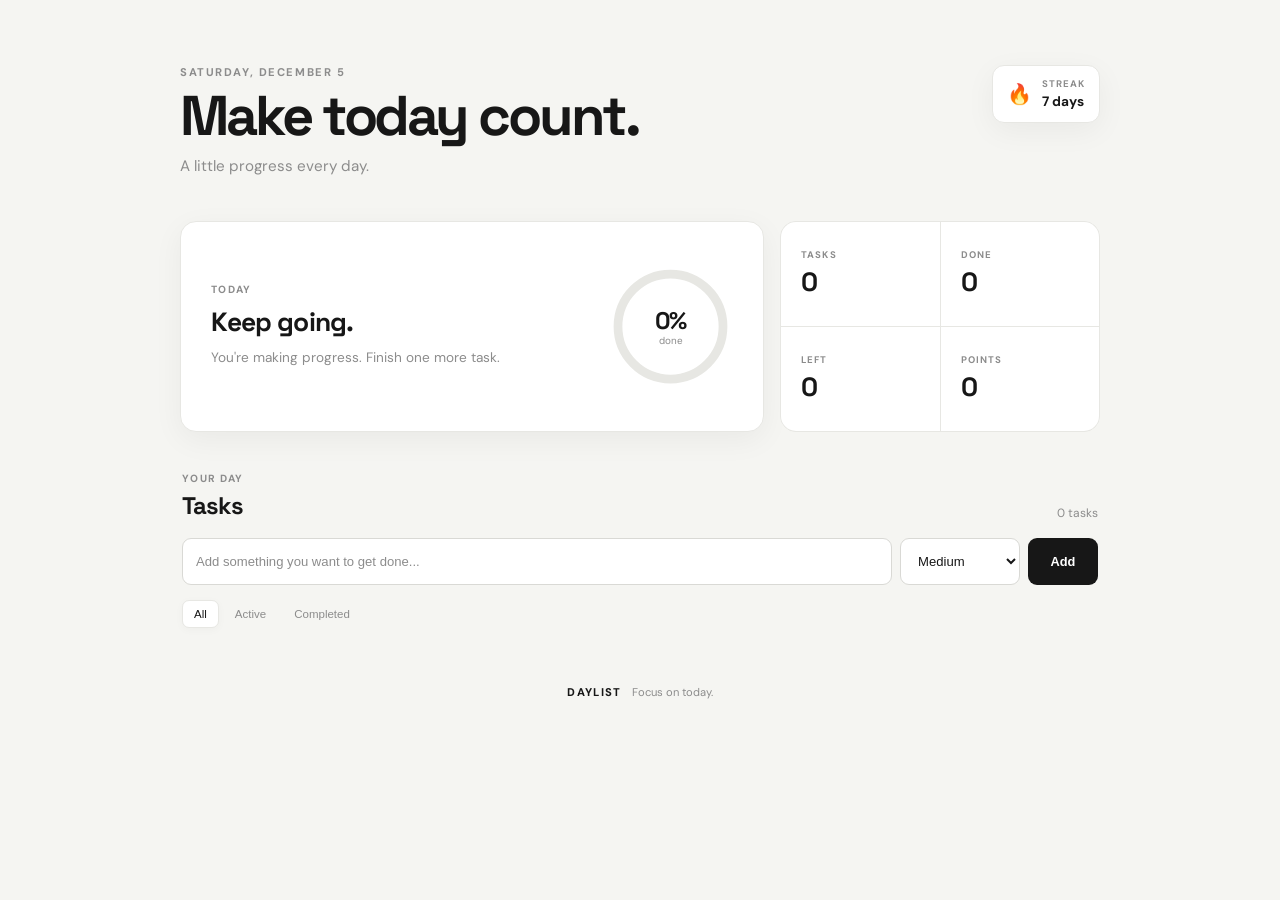
==== public/index.html @ 476dd1d9 "Created frontend and backend files with full frontend finished" ====
<!doctype html>

<html lang="en">
  <head>
    <meta charset="UTF-8" />
    <meta name="viewport" content="width=device-width, initial-scale=1.0" />

    <title>Daylist — Task Tracker</title>

    <link rel="preconnect" href="https://fonts.googleapis.com" />
    <link rel="preconnect" href="https://fonts.gstatic.com" crossorigin />
    <link
      href="https://fonts.googleapis.com/css2?family=DM+Sans:wght@400;500;600;700&family=Space+Grotesk:wght@500;600;700&display=swap"
      rel="stylesheet"
    />

    <link rel="stylesheet" href="style.css" />
  </head>

  <body>
    <main class="app">
      <!-- HEADER -->

      <header class="header">
        <div>
          <p class="date" id="currentDate">MONDAY, AUGUST 10</p>

          <h1>Make today count.</h1>

          <p class="subtitle">A little progress every day.</p>
        </div>

        <div class="streak">
          <span>🔥</span>
          <div>
            <small>STREAK</small>
            <strong id="streak">7 days</strong>
          </div>
        </div>
      </header>

      <!-- PROGRESS -->

      <section class="top-grid">
        <div class="progress-card">
          <div class="progress-info">
            <p class="label">TODAY</p>

            <h2 id="progressTitle">Keep going.</h2>

            <p id="progressMessage">
              You're making progress. Finish one more task.
            </p>
          </div>

          <div class="progress-circle">
            <svg viewBox="0 0 100 100">
              <circle class="progress-background" cx="50" cy="50" r="42" />

              <circle
                class="progress-bar"
                id="progressBar"
                cx="50"
                cy="50"
                r="42"
              />
            </svg>

            <div class="progress-number">
              <strong id="progressPercent">0%</strong>
              <span>done</span>
            </div>
          </div>
        </div>

        <!-- STATS -->

        <div class="stats">
          <div class="stat">
            <span class="stat-label">TASKS</span>
            <strong id="totalTasks">0</strong>
          </div>

          <div class="stat">
            <span class="stat-label">DONE</span>
            <strong id="completedTasks">0</strong>
          </div>

          <div class="stat">
            <span class="stat-label">LEFT</span>
            <strong id="remainingTasks">0</strong>
          </div>

          <div class="stat">
            <span class="stat-label">POINTS</span>
            <strong id="points">0</strong>
          </div>
        </div>
      </section>

      <!-- TASKS -->

      <section class="tasks-section">
        <div class="section-header">
          <div>
            <p class="label">YOUR DAY</p>

            <h2>Tasks</h2>
          </div>

          <span id="taskCount"> 0 tasks </span>
        </div>

        <!-- ADD TASK -->

        <form class="add-task" id="taskForm">
          <input
            id="taskInput"
            type="text"
            placeholder="Add something you want to get done..."
            autocomplete="off"
          />

          <select id="priorityInput">
            <option value="low">Low</option>

            <option value="medium" selected>Medium</option>

            <option value="high">High</option>
          </select>

          <button type="submit">Add</button>
        </form>

        <!-- FILTER -->

        <nav class="filters">
          <button class="filter active" data-filter="all">All</button>

          <button class="filter" data-filter="active">Active</button>

          <button class="filter" data-filter="completed">Completed</button>
        </nav>

        <!-- TASK LIST -->

        <div class="task-list" id="taskList"></div>

        <!-- EMPTY -->

        <div class="empty" id="emptyState">
          <div class="empty-check">✓</div>

          <h3>Nothing left here.</h3>

          <p>Add a task above and get started.</p>
        </div>
      </section>

      <footer>
        <span>DAYLIST</span>
        <p>Focus on today.</p>
      </footer>
    </main>

    <script src="script.js"></script>
  </body>
</html>
---- public/style.css ----
* {
  margin: 0;
  padding: 0;
  box-sizing: border-box;
  }

:root {
--paper: #f5f5f2;
--white: #ffffff;

--black: #171717;
--gray-900: #252525;
--gray-700: #5d5d5d;
--gray-500: #8c8c8c;
--gray-300: #d9d9d5;
--gray-200: #e7e7e3;

--green: #3d6b5a;
--green-light: #e5eee9;

--red: #b85c5c;
--red-light: #f6e8e8;

--yellow: #a37b2c;
--yellow-light: #f5eedc;

--shadow: 0 8px 30px rgba(0, 0, 0, 0.05);
}

html {
scroll-behavior: smooth;
}

body {
min-height: 100vh;

background: var(--paper);
color: var(--black);

font-family:
"DM Sans",
-apple-system,
BlinkMacSystemFont,
"Segoe UI",
sans-serif;

-webkit-font-smoothing: antialiased;
}

/* ========================================
APP
======================================== */

.app {
width: min(920px, calc(100% - 40px));

margin: 0 auto;

padding: 65px 0 40px;
}

/* ========================================
HEADER
======================================== */

.header {
display: flex;
align-items: flex-start;
justify-content: space-between;

gap: 30px;

margin-bottom: 45px;
}

.date {
color: var(--gray-500);

font-size: 0.7rem;
font-weight: 700;

letter-spacing: 0.14em;
}

.header h1 {
margin-top: 8px;

font-family:
"Space Grotesk",
sans-serif;

font-size: clamp(2.3rem, 5vw, 3.5rem);

line-height: 1.05;

letter-spacing: -0.055em;
}

.subtitle {
margin-top: 10px;

color: var(--gray-500);

font-size: 0.95rem;
}

/* ========================================
STREAK
======================================== */

.streak {
display: flex;
align-items: center;

gap: 10px;

padding: 11px 14px;

background: var(--white);

border: 1px solid var(--gray-200);

border-radius: 12px;

box-shadow: var(--shadow);
}

.streak > span {
font-size: 1.25rem;
}

.streak small {
display: block;

color: var(--gray-500);

font-size: 0.6rem;
font-weight: 700;

letter-spacing: 0.1em;
}

.streak strong {
font-size: 0.85rem;
}

/* ========================================
TOP GRID
======================================== */

.top-grid {
display: grid;

grid-template-columns: 1fr 320px;

gap: 16px;

margin-bottom: 40px;
}

/* ========================================
PROGRESS CARD
======================================== */

.progress-card {
min-height: 210px;

display: flex;
align-items: center;
justify-content: space-between;

padding: 30px;

background: var(--white);

border: 1px solid var(--gray-200);

border-radius: 16px;

box-shadow: var(--shadow);
}

.label {
color: var(--gray-500);

font-size: 0.65rem;
font-weight: 700;

letter-spacing: 0.13em;
}

.progress-info h2 {
margin-top: 9px;

font-family:
"Space Grotesk",
sans-serif;

font-size: 1.65rem;

letter-spacing: -0.035em;
}

.progress-info > p:last-child {
max-width: 350px;

margin-top: 8px;

color: var(--gray-500);

font-size: 0.85rem;

line-height: 1.6;
}

/* ========================================
PROGRESS CIRCLE
======================================== */

.progress-circle {
position: relative;

width: 125px;
height: 125px;

flex-shrink: 0;
}

.progress-circle svg {
width: 100%;
height: 100%;

transform: rotate(-90deg);
}

.progress-circle circle {
fill: none;

stroke-width: 7;
}

.progress-background {
stroke: var(--gray-200);
}

.progress-bar {
stroke: var(--green);

stroke-linecap: round;

stroke-dasharray: 264;

stroke-dashoffset: 264;

transition:
stroke-dashoffset 0.5s ease;
}

.progress-number {
position: absolute;

inset: 0;

display: flex;
align-items: center;
justify-content: center;

flex-direction: column;
}

.progress-number strong {
font-family:
"Space Grotesk",
sans-serif;

font-size: 1.5rem;

letter-spacing: -0.05em;
}

.progress-number span {
margin-top: -2px;

color: var(--gray-500);

font-size: 0.62rem;
}

/* ========================================
STATS
======================================== */

.stats {
display: grid;

grid-template-columns: 1fr 1fr;

gap: 1px;

overflow: hidden;

background: var(--gray-200);

border: 1px solid var(--gray-200);

border-radius: 16px;
}

.stat {
min-height: 104px;

padding: 20px;

display: flex;

justify-content: center;

flex-direction: column;

background: var(--white);
}

.stat-label {
color: var(--gray-500);

font-size: 0.6rem;
font-weight: 700;

letter-spacing: 0.12em;
}

.stat strong {
margin-top: 4px;

font-family:
"Space Grotesk",
sans-serif;

font-size: 1.65rem;

letter-spacing: -0.05em;
}

/* ========================================
TASK SECTION
======================================== */

.tasks-section {
padding: 0 2px;
}

.section-header {
display: flex;

align-items: flex-end;
justify-content: space-between;

margin-bottom: 17px;
}

.section-header h2 {
margin-top: 5px;

font-family:
"Space Grotesk",
sans-serif;

font-size: 1.5rem;

letter-spacing: -0.04em;
}

#taskCount {
color: var(--gray-500);

font-size: 0.75rem;
}

/* ========================================
ADD TASK
======================================== */

.add-task {
display: grid;

grid-template-columns: 1fr 120px 70px;

gap: 8px;

margin-bottom: 15px;
}

.add-task input,
.add-task select {
height: 47px;

padding: 0 13px;

color: var(--black);

background: var(--white);

border: 1px solid var(--gray-300);

border-radius: 9px;

outline: none;

font-size: 0.82rem;
}

.add-task input::placeholder {
color: var(--gray-500);
}

.add-task input:focus,
.add-task select:focus {
border-color: var(--green);

box-shadow:
0 0 0 3px rgba(61, 107, 90, 0.08);
}

.add-task select {
cursor: pointer;
}

.add-task button {
height: 47px;

border: none;

border-radius: 9px;

background: var(--black);

color: white;

font-weight: 600;

font-size: 0.8rem;

transition:
background 0.15s,
transform 0.15s;
}

.add-task button:hover {
background: var(--green);
}

.add-task button:active {
transform: scale(0.97);
}

/* ========================================
FILTERS
======================================== */

.filters {
display: flex;

gap: 4px;

margin-bottom: 12px;
}

.filter {
padding: 7px 11px;

border: 1px solid transparent;

border-radius: 7px;

color: var(--gray-500);

background: transparent;

font-size: 0.72rem;

cursor: pointer;
}

.filter:hover {
color: var(--black);
}

.filter.active {
color: var(--black);

background: var(--white);

border-color: var(--gray-200);

box-shadow: 0 2px 8px rgba(0, 0, 0, 0.03);
}

/* ========================================
TASK LIST
======================================== */

.task-list {
display: flex;

flex-direction: column;

gap: 7px;
}

/* ========================================
TASK
======================================== */

.task {
display: flex;

align-items: center;

gap: 13px;

min-height: 66px;

padding: 12px 14px;

background: var(--white);

border: 1px solid var(--gray-200);

border-radius: 11px;

transition:
border-color 0.15s,
transform 0.15s,
opacity 0.2s;
}

.task:hover {
border-color: #c8c8c4;

transform: translateY(-1px);
}

.task.completed {
opacity: 0.55;
}

.task.completed .task-title {
text-decoration: line-through;

color: var(--gray-500);
}

/* ========================================
CHECKBOX
======================================== */

.checkbox {
width: 22px;
height: 22px;

flex-shrink: 0;

display: grid;
place-items: center;

border: 1.5px solid #b5b5b0;

border-radius: 6px;

background: white;

color: white;

font-size: 0.7rem;
font-weight: 800;

cursor: pointer;

transition:
background 0.15s,
border-color 0.15s;
}

.checkbox:hover {
border-color: var(--green);
}

.checkbox.checked {
background: var(--green);

border-color: var(--green);
}

/* ========================================
TASK CONTENT
======================================== */

.task-content {
flex: 1;

min-width: 0;
}

.task-title {
color: var(--black);

font-size: 0.86rem;
font-weight: 600;

transition: color 0.15s;
}

.task-meta {
display: flex;

align-items: center;

gap: 7px;

margin-top: 5px;

color: var(--gray-500);

font-size: 0.65rem;
}

/* ========================================
PRIORITY
======================================== */

.priority {
padding: 3px 6px;

border-radius: 5px;

font-size: 0.56rem;
font-weight: 700;

letter-spacing: 0.05em;
}

.priority.high {
color: var(--red);

background: var(--red-light);
}

.priority.medium {
color: var(--yellow);

background: var(--yellow-light);
}

.priority.low {
color: var(--green);

background: var(--green-light);
}

/* ========================================
DELETE
======================================== */

.delete {
width: 30px;
height: 30px;

display: grid;
place-items: center;

border: none;

border-radius: 7px;

color: var(--gray-500);

background: transparent;

font-size: 1.05rem;

cursor: pointer;
}

.delete:hover {
color: var(--red);

background: var(--red-light);
}

/* ========================================
EMPTY STATE
======================================== */

.empty {
display: none;

padding: 60px 20px;

text-align: center;
}

.empty.visible {
display: block;
}

.empty-check {
width: 44px;
height: 44px;

display: grid;
place-items: center;

margin: 0 auto 14px;

border-radius: 50%;

background: var(--green-light);

color: var(--green);

font-weight: 800;
}

.empty h3 {
font-family:
"Space Grotesk",
sans-serif;

font-size: 1rem;
}

.empty p {
margin-top: 5px;

color: var(--gray-500);

font-size: 0.8rem;
}

/* ========================================
FOOTER
======================================== */

footer {
display: flex;

align-items: center;
justify-content: center;

gap: 10px;

margin-top: 45px;

color: var(--gray-500);

font-size: 0.7rem;
}

footer span {
color: var(--black);

font-weight: 800;

letter-spacing: 0.12em;
}

/* ========================================
RESPONSIVE
======================================== */

@media (max-width: 760px) {

.top-grid {
grid-template-columns: 1fr;
}

.stats {
grid-template-columns: repeat(4, 1fr);
}

}

@media (max-width: 600px) {

.app {
width: min(100% - 24px, 920px);


padding-top: 35px;


}

.header {
flex-direction: column;


margin-bottom: 30px;


}

.streak {
width: 100%;
}

.progress-card {
padding: 22px;
}

.add-task {
grid-template-columns: 1fr;
}

.add-task button,
.add-task input,
.add-task select {
width: 100%;
}

}

@media (max-width: 450px) {

.stats {
grid-template-columns: 1fr 1fr;
}

.stat {
min-height: 85px;
}

.progress-card {
gap: 20px;


flex-direction: column;

text-align: center;


}

.progress-info > p:last-child {
margin-left: auto;
margin-right: auto;
}

}
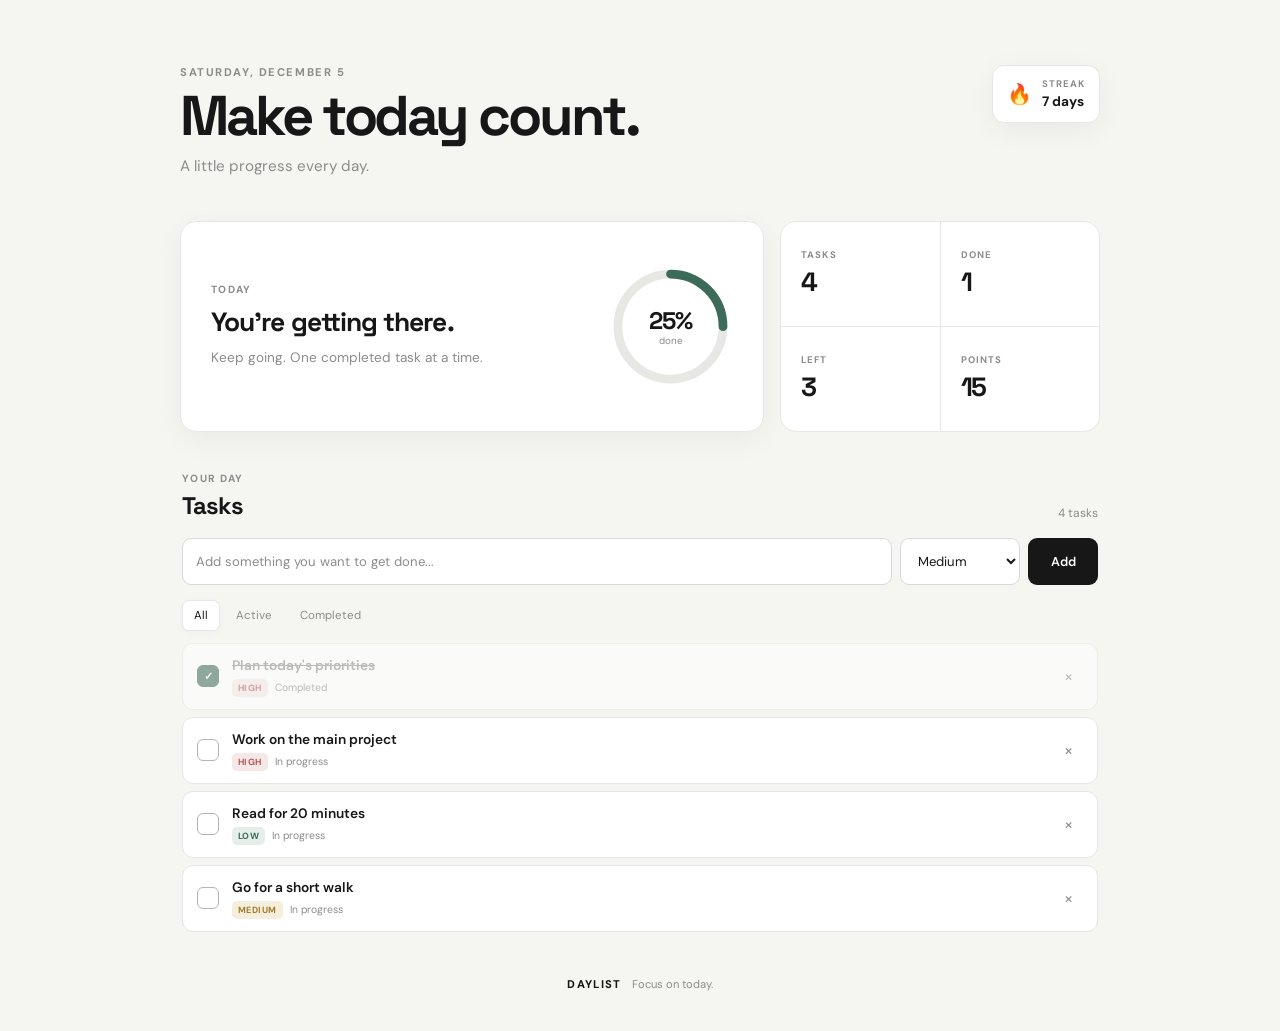
==== commit 8c8677f5: "fixed mistakes such as not showing tasks..." ====
--- a/public/index.html
+++ b/public/index.html
@@ -1,5 +1,4 @@
 <!doctype html>
-
 <html lang="en">
   <head>
     <meta charset="UTF-8" />
@@ -9,6 +8,7 @@
 
     <link rel="preconnect" href="https://fonts.googleapis.com" />
     <link rel="preconnect" href="https://fonts.gstatic.com" crossorigin />
+
     <link
       href="https://fonts.googleapis.com/css2?family=DM+Sans:wght@400;500;600;700&family=Space+Grotesk:wght@500;600;700&display=swap"
       rel="stylesheet"
@@ -19,11 +19,9 @@
 
   <body>
     <main class="app">
-      <!-- HEADER -->
-
       <header class="header">
         <div>
-          <p class="date" id="currentDate">MONDAY, AUGUST 10</p>
+          <p class="date" id="currentDate"></p>
 
           <h1>Make today count.</h1>
 
@@ -32,24 +30,23 @@
 
         <div class="streak">
           <span>🔥</span>
+
           <div>
             <small>STREAK</small>
-            <strong id="streak">7 days</strong>
+            <strong id="streak">0 days</strong>
           </div>
         </div>
       </header>
-
-      <!-- PROGRESS -->
 
       <section class="top-grid">
         <div class="progress-card">
           <div class="progress-info">
             <p class="label">TODAY</p>
 
-            <h2 id="progressTitle">Keep going.</h2>
+            <h2 id="progressTitle">Ready when you are.</h2>
 
             <p id="progressMessage">
-              You're making progress. Finish one more task.
+              Start with one task. Momentum comes after.
             </p>
           </div>
 
@@ -72,8 +69,6 @@
             </div>
           </div>
         </div>
-
-        <!-- STATS -->
 
         <div class="stats">
           <div class="stat">
@@ -98,20 +93,15 @@
         </div>
       </section>
 
-      <!-- TASKS -->
-
       <section class="tasks-section">
         <div class="section-header">
           <div>
             <p class="label">YOUR DAY</p>
-
             <h2>Tasks</h2>
           </div>
 
-          <span id="taskCount"> 0 tasks </span>
+          <span id="taskCount">0 tasks</span>
         </div>
-
-        <!-- ADD TASK -->
 
         <form class="add-task" id="taskForm">
           <input
@@ -123,30 +113,28 @@
 
           <select id="priorityInput">
             <option value="low">Low</option>
-
             <option value="medium" selected>Medium</option>
-
             <option value="high">High</option>
           </select>
 
           <button type="submit">Add</button>
         </form>
 
-        <!-- FILTER -->
+        <nav class="filters">
+          <button class="filter active" data-filter="all" type="button">
+            All
+          </button>
 
-        <nav class="filters">
-          <button class="filter active" data-filter="all">All</button>
+          <button class="filter" data-filter="active" type="button">
+            Active
+          </button>
 
-          <button class="filter" data-filter="active">Active</button>
-
-          <button class="filter" data-filter="completed">Completed</button>
+          <button class="filter" data-filter="completed" type="button">
+            Completed
+          </button>
         </nav>
 
-        <!-- TASK LIST -->
-
         <div class="task-list" id="taskList"></div>
-
-        <!-- EMPTY -->
 
         <div class="empty" id="emptyState">
           <div class="empty-check">✓</div>
@@ -163,6 +151,6 @@
       </footer>
     </main>
 
-    <script src="script.js"></script>
+    <script src="./script.js"></script>
   </body>
 </html>
--- a/public/style.css
+++ b/public/style.css
@@ -2,848 +2,749 @@
   margin: 0;
   padding: 0;
   box-sizing: border-box;
-  }
+}
 
 :root {
---paper: #f5f5f2;
---white: #ffffff;
-
---black: #171717;
---gray-900: #252525;
---gray-700: #5d5d5d;
---gray-500: #8c8c8c;
---gray-300: #d9d9d5;
---gray-200: #e7e7e3;
-
---green: #3d6b5a;
---green-light: #e5eee9;
-
---red: #b85c5c;
---red-light: #f6e8e8;
-
---yellow: #a37b2c;
---yellow-light: #f5eedc;
-
---shadow: 0 8px 30px rgba(0, 0, 0, 0.05);
+  --paper: #f5f5f2;
+  --white: #ffffff;
+
+  --black: #171717;
+  --gray-900: #252525;
+  --gray-700: #5d5d5d;
+  --gray-500: #8c8c8c;
+  --gray-300: #d9d9d5;
+  --gray-200: #e7e7e3;
+
+  --green: #3d6b5a;
+  --green-light: #e5eee9;
+
+  --red: #b85c5c;
+  --red-light: #f6e8e8;
+
+  --yellow: #a37b2c;
+  --yellow-light: #f5eedc;
+
+  --shadow: 0 8px 30px rgba(0, 0, 0, 0.05);
 }
 
 html {
-scroll-behavior: smooth;
+  scroll-behavior: smooth;
 }
 
 body {
-min-height: 100vh;
-
-background: var(--paper);
-color: var(--black);
-
-font-family:
-"DM Sans",
--apple-system,
-BlinkMacSystemFont,
-"Segoe UI",
-sans-serif;
-
--webkit-font-smoothing: antialiased;
-}
-
-/* ========================================
-APP
-======================================== */
+  min-height: 100vh;
+
+  background: var(--paper);
+  color: var(--black);
+
+  font-family:
+    "DM Sans",
+    -apple-system,
+    BlinkMacSystemFont,
+    "Segoe UI",
+    sans-serif;
+
+  -webkit-font-smoothing: antialiased;
+}
+
+button,
+input,
+select {
+  font: inherit;
+}
+
+button {
+  cursor: pointer;
+}
 
 .app {
-width: min(920px, calc(100% - 40px));
-
-margin: 0 auto;
-
-padding: 65px 0 40px;
-}
-
-/* ========================================
-HEADER
-======================================== */
+  width: min(920px, calc(100% - 40px));
+
+  margin: 0 auto;
+
+  padding: 65px 0 40px;
+}
 
 .header {
-display: flex;
-align-items: flex-start;
-justify-content: space-between;
-
-gap: 30px;
-
-margin-bottom: 45px;
+  display: flex;
+  align-items: flex-start;
+  justify-content: space-between;
+
+  gap: 30px;
+
+  margin-bottom: 45px;
 }
 
 .date {
-color: var(--gray-500);
-
-font-size: 0.7rem;
-font-weight: 700;
-
-letter-spacing: 0.14em;
+  color: var(--gray-500);
+
+  font-size: 0.7rem;
+  font-weight: 700;
+
+  letter-spacing: 0.14em;
 }
 
 .header h1 {
-margin-top: 8px;
-
-font-family:
-"Space Grotesk",
-sans-serif;
-
-font-size: clamp(2.3rem, 5vw, 3.5rem);
-
-line-height: 1.05;
-
-letter-spacing: -0.055em;
+  margin-top: 8px;
+
+  font-family: "Space Grotesk", sans-serif;
+
+  font-size: clamp(2.3rem, 5vw, 3.5rem);
+
+  line-height: 1.05;
+
+  letter-spacing: -0.055em;
 }
 
 .subtitle {
-margin-top: 10px;
-
-color: var(--gray-500);
-
-font-size: 0.95rem;
-}
-
-/* ========================================
-STREAK
-======================================== */
+  margin-top: 10px;
+
+  color: var(--gray-500);
+
+  font-size: 0.95rem;
+}
 
 .streak {
-display: flex;
-align-items: center;
-
-gap: 10px;
-
-padding: 11px 14px;
-
-background: var(--white);
-
-border: 1px solid var(--gray-200);
-
-border-radius: 12px;
-
-box-shadow: var(--shadow);
+  display: flex;
+  align-items: center;
+
+  gap: 10px;
+
+  padding: 11px 14px;
+
+  background: var(--white);
+
+  border: 1px solid var(--gray-200);
+
+  border-radius: 12px;
+
+  box-shadow: var(--shadow);
 }
 
 .streak > span {
-font-size: 1.25rem;
+  font-size: 1.25rem;
 }
 
 .streak small {
-display: block;
-
-color: var(--gray-500);
-
-font-size: 0.6rem;
-font-weight: 700;
-
-letter-spacing: 0.1em;
+  display: block;
+
+  color: var(--gray-500);
+
+  font-size: 0.6rem;
+  font-weight: 700;
+
+  letter-spacing: 0.1em;
 }
 
 .streak strong {
-font-size: 0.85rem;
-}
-
-/* ========================================
-TOP GRID
-======================================== */
+  font-size: 0.85rem;
+}
 
 .top-grid {
-display: grid;
-
-grid-template-columns: 1fr 320px;
-
-gap: 16px;
-
-margin-bottom: 40px;
-}
-
-/* ========================================
-PROGRESS CARD
-======================================== */
+  display: grid;
+
+  grid-template-columns: 1fr 320px;
+
+  gap: 16px;
+
+  margin-bottom: 40px;
+}
 
 .progress-card {
-min-height: 210px;
-
-display: flex;
-align-items: center;
-justify-content: space-between;
-
-padding: 30px;
-
-background: var(--white);
-
-border: 1px solid var(--gray-200);
-
-border-radius: 16px;
-
-box-shadow: var(--shadow);
+  min-height: 210px;
+
+  display: flex;
+  align-items: center;
+  justify-content: space-between;
+
+  padding: 30px;
+
+  background: var(--white);
+
+  border: 1px solid var(--gray-200);
+
+  border-radius: 16px;
+
+  box-shadow: var(--shadow);
 }
 
 .label {
-color: var(--gray-500);
-
-font-size: 0.65rem;
-font-weight: 700;
-
-letter-spacing: 0.13em;
+  color: var(--gray-500);
+
+  font-size: 0.65rem;
+  font-weight: 700;
+
+  letter-spacing: 0.13em;
 }
 
 .progress-info h2 {
-margin-top: 9px;
-
-font-family:
-"Space Grotesk",
-sans-serif;
-
-font-size: 1.65rem;
-
-letter-spacing: -0.035em;
+  margin-top: 9px;
+
+  font-family: "Space Grotesk", sans-serif;
+
+  font-size: 1.65rem;
+
+  letter-spacing: -0.035em;
 }
 
 .progress-info > p:last-child {
-max-width: 350px;
-
-margin-top: 8px;
-
-color: var(--gray-500);
-
-font-size: 0.85rem;
-
-line-height: 1.6;
-}
-
-/* ========================================
-PROGRESS CIRCLE
-======================================== */
+  max-width: 350px;
+
+  margin-top: 8px;
+
+  color: var(--gray-500);
+
+  font-size: 0.85rem;
+
+  line-height: 1.6;
+}
 
 .progress-circle {
-position: relative;
-
-width: 125px;
-height: 125px;
-
-flex-shrink: 0;
+  position: relative;
+
+  width: 125px;
+  height: 125px;
+
+  flex-shrink: 0;
 }
 
 .progress-circle svg {
-width: 100%;
-height: 100%;
-
-transform: rotate(-90deg);
+  width: 100%;
+  height: 100%;
+
+  transform: rotate(-90deg);
 }
 
 .progress-circle circle {
-fill: none;
-
-stroke-width: 7;
+  fill: none;
+
+  stroke-width: 7;
 }
 
 .progress-background {
-stroke: var(--gray-200);
+  stroke: var(--gray-200);
 }
 
 .progress-bar {
-stroke: var(--green);
-
-stroke-linecap: round;
-
-stroke-dasharray: 264;
-
-stroke-dashoffset: 264;
-
-transition:
-stroke-dashoffset 0.5s ease;
+  stroke: var(--green);
+
+  stroke-linecap: round;
+
+  stroke-dasharray: 264;
+
+  stroke-dashoffset: 264;
+
+  transition: stroke-dashoffset 0.5s ease;
 }
 
 .progress-number {
-position: absolute;
-
-inset: 0;
-
-display: flex;
-align-items: center;
-justify-content: center;
-
-flex-direction: column;
+  position: absolute;
+
+  inset: 0;
+
+  display: flex;
+  align-items: center;
+  justify-content: center;
+
+  flex-direction: column;
 }
 
 .progress-number strong {
-font-family:
-"Space Grotesk",
-sans-serif;
-
-font-size: 1.5rem;
-
-letter-spacing: -0.05em;
+  font-family: "Space Grotesk", sans-serif;
+
+  font-size: 1.5rem;
+
+  letter-spacing: -0.05em;
 }
 
 .progress-number span {
-margin-top: -2px;
-
-color: var(--gray-500);
-
-font-size: 0.62rem;
-}
-
-/* ========================================
-STATS
-======================================== */
+  margin-top: -2px;
+
+  color: var(--gray-500);
+
+  font-size: 0.62rem;
+}
 
 .stats {
-display: grid;
-
-grid-template-columns: 1fr 1fr;
-
-gap: 1px;
-
-overflow: hidden;
-
-background: var(--gray-200);
-
-border: 1px solid var(--gray-200);
-
-border-radius: 16px;
+  display: grid;
+
+  grid-template-columns: 1fr 1fr;
+
+  gap: 1px;
+
+  overflow: hidden;
+
+  background: var(--gray-200);
+
+  border: 1px solid var(--gray-200);
+
+  border-radius: 16px;
 }
 
 .stat {
-min-height: 104px;
-
-padding: 20px;
-
-display: flex;
-
-justify-content: center;
-
-flex-direction: column;
-
-background: var(--white);
+  min-height: 104px;
+
+  padding: 20px;
+
+  display: flex;
+
+  justify-content: center;
+
+  flex-direction: column;
+
+  background: var(--white);
 }
 
 .stat-label {
-color: var(--gray-500);
-
-font-size: 0.6rem;
-font-weight: 700;
-
-letter-spacing: 0.12em;
+  color: var(--gray-500);
+
+  font-size: 0.6rem;
+  font-weight: 700;
+
+  letter-spacing: 0.12em;
 }
 
 .stat strong {
-margin-top: 4px;
-
-font-family:
-"Space Grotesk",
-sans-serif;
-
-font-size: 1.65rem;
-
-letter-spacing: -0.05em;
-}
-
-/* ========================================
-TASK SECTION
-======================================== */
+  margin-top: 4px;
+
+  font-family: "Space Grotesk", sans-serif;
+
+  font-size: 1.65rem;
+
+  letter-spacing: -0.05em;
+}
 
 .tasks-section {
-padding: 0 2px;
+  padding: 0 2px;
 }
 
 .section-header {
-display: flex;
-
-align-items: flex-end;
-justify-content: space-between;
-
-margin-bottom: 17px;
+  display: flex;
+
+  align-items: flex-end;
+  justify-content: space-between;
+
+  margin-bottom: 17px;
 }
 
 .section-header h2 {
-margin-top: 5px;
-
-font-family:
-"Space Grotesk",
-sans-serif;
-
-font-size: 1.5rem;
-
-letter-spacing: -0.04em;
+  margin-top: 5px;
+
+  font-family: "Space Grotesk", sans-serif;
+
+  font-size: 1.5rem;
+
+  letter-spacing: -0.04em;
 }
 
 #taskCount {
-color: var(--gray-500);
-
-font-size: 0.75rem;
-}
-
-/* ========================================
-ADD TASK
-======================================== */
+  color: var(--gray-500);
+
+  font-size: 0.75rem;
+}
 
 .add-task {
-display: grid;
-
-grid-template-columns: 1fr 120px 70px;
-
-gap: 8px;
-
-margin-bottom: 15px;
+  display: grid;
+
+  grid-template-columns: 1fr 120px 70px;
+
+  gap: 8px;
+
+  margin-bottom: 15px;
 }
 
 .add-task input,
 .add-task select {
-height: 47px;
-
-padding: 0 13px;
-
-color: var(--black);
-
-background: var(--white);
-
-border: 1px solid var(--gray-300);
-
-border-radius: 9px;
-
-outline: none;
-
-font-size: 0.82rem;
+  height: 47px;
+
+  padding: 0 13px;
+
+  color: var(--black);
+
+  background: var(--white);
+
+  border: 1px solid var(--gray-300);
+
+  border-radius: 9px;
+
+  outline: none;
+
+  font-size: 0.82rem;
 }
 
 .add-task input::placeholder {
-color: var(--gray-500);
+  color: var(--gray-500);
 }
 
 .add-task input:focus,
 .add-task select:focus {
-border-color: var(--green);
-
-box-shadow:
-0 0 0 3px rgba(61, 107, 90, 0.08);
+  border-color: var(--green);
+
+  box-shadow:
+    0 0 0 3px rgba(61, 107, 90, 0.08);
 }
 
 .add-task select {
-cursor: pointer;
+  cursor: pointer;
 }
 
 .add-task button {
-height: 47px;
-
-border: none;
-
-border-radius: 9px;
-
-background: var(--black);
-
-color: white;
-
-font-weight: 600;
-
-font-size: 0.8rem;
-
-transition:
-background 0.15s,
-transform 0.15s;
+  height: 47px;
+
+  border: none;
+
+  border-radius: 9px;
+
+  background: var(--black);
+
+  color: white;
+
+  font-weight: 600;
+
+  font-size: 0.8rem;
+
+  transition:
+    background 0.15s,
+    transform 0.15s;
 }
 
 .add-task button:hover {
-background: var(--green);
+  background: var(--green);
 }
 
 .add-task button:active {
-transform: scale(0.97);
-}
-
-/* ========================================
-FILTERS
-======================================== */
+  transform: scale(0.97);
+}
 
 .filters {
-display: flex;
-
-gap: 4px;
-
-margin-bottom: 12px;
+  display: flex;
+
+  gap: 4px;
+
+  margin-bottom: 12px;
 }
 
 .filter {
-padding: 7px 11px;
-
-border: 1px solid transparent;
-
-border-radius: 7px;
-
-color: var(--gray-500);
-
-background: transparent;
-
-font-size: 0.72rem;
-
-cursor: pointer;
+  padding: 7px 11px;
+
+  border: 1px solid transparent;
+
+  border-radius: 7px;
+
+  color: var(--gray-500);
+
+  background: transparent;
+
+  font-size: 0.72rem;
 }
 
 .filter:hover {
-color: var(--black);
+  color: var(--black);
 }
 
 .filter.active {
-color: var(--black);
-
-background: var(--white);
-
-border-color: var(--gray-200);
-
-box-shadow: 0 2px 8px rgba(0, 0, 0, 0.03);
-}
-
-/* ========================================
-TASK LIST
-======================================== */
+  color: var(--black);
+
+  background: var(--white);
+
+  border-color: var(--gray-200);
+
+  box-shadow:
+    0 2px 8px rgba(0, 0, 0, 0.03);
+}
 
 .task-list {
-display: flex;
-
-flex-direction: column;
-
-gap: 7px;
-}
-
-/* ========================================
-TASK
-======================================== */
+  display: flex;
+
+  flex-direction: column;
+
+  gap: 7px;
+}
 
 .task {
-display: flex;
-
-align-items: center;
-
-gap: 13px;
-
-min-height: 66px;
-
-padding: 12px 14px;
-
-background: var(--white);
-
-border: 1px solid var(--gray-200);
-
-border-radius: 11px;
-
-transition:
-border-color 0.15s,
-transform 0.15s,
-opacity 0.2s;
+  display: flex;
+
+  align-items: center;
+
+  gap: 13px;
+
+  min-height: 66px;
+
+  padding: 12px 14px;
+
+  background: var(--white);
+
+  border: 1px solid var(--gray-200);
+
+  border-radius: 11px;
+
+  transition:
+    border-color 0.15s,
+    transform 0.15s,
+    opacity 0.2s;
 }
 
 .task:hover {
-border-color: #c8c8c4;
-
-transform: translateY(-1px);
+  border-color: #c8c8c4;
+
+  transform: translateY(-1px);
 }
 
 .task.completed {
-opacity: 0.55;
+  opacity: 0.55;
 }
 
 .task.completed .task-title {
-text-decoration: line-through;
-
-color: var(--gray-500);
-}
-
-/* ========================================
-CHECKBOX
-======================================== */
+  color: var(--gray-500);
+
+  text-decoration: line-through;
+}
 
 .checkbox {
-width: 22px;
-height: 22px;
-
-flex-shrink: 0;
-
-display: grid;
-place-items: center;
-
-border: 1.5px solid #b5b5b0;
-
-border-radius: 6px;
-
-background: white;
-
-color: white;
-
-font-size: 0.7rem;
-font-weight: 800;
-
-cursor: pointer;
-
-transition:
-background 0.15s,
-border-color 0.15s;
+  width: 22px;
+  height: 22px;
+
+  flex-shrink: 0;
+
+  display: grid;
+  place-items: center;
+
+  border: 1.5px solid #b5b5b0;
+
+  border-radius: 6px;
+
+  background: white;
+
+  color: white;
+
+  font-size: 0.7rem;
+  font-weight: 800;
+
+  transition:
+    background 0.15s,
+    border-color 0.15s;
 }
 
 .checkbox:hover {
-border-color: var(--green);
+  border-color: var(--green);
 }
 
 .checkbox.checked {
-background: var(--green);
-
-border-color: var(--green);
-}
-
-/* ========================================
-TASK CONTENT
-======================================== */
+  background: var(--green);
+
+  border-color: var(--green);
+}
 
 .task-content {
-flex: 1;
-
-min-width: 0;
+  flex: 1;
+
+  min-width: 0;
 }
 
 .task-title {
-color: var(--black);
-
-font-size: 0.86rem;
-font-weight: 600;
-
-transition: color 0.15s;
+  color: var(--black);
+
+  font-size: 0.86rem;
+  font-weight: 600;
+
+  overflow-wrap: anywhere;
 }
 
 .task-meta {
-display: flex;
-
-align-items: center;
-
-gap: 7px;
-
-margin-top: 5px;
-
-color: var(--gray-500);
-
-font-size: 0.65rem;
-}
-
-/* ========================================
-PRIORITY
-======================================== */
+  display: flex;
+
+  align-items: center;
+
+  gap: 7px;
+
+  margin-top: 5px;
+
+  color: var(--gray-500);
+
+  font-size: 0.65rem;
+}
 
 .priority {
-padding: 3px 6px;
-
-border-radius: 5px;
-
-font-size: 0.56rem;
-font-weight: 700;
-
-letter-spacing: 0.05em;
+  padding: 3px 6px;
+
+  border-radius: 5px;
+
+  font-size: 0.56rem;
+  font-weight: 700;
+
+  letter-spacing: 0.05em;
 }
 
 .priority.high {
-color: var(--red);
-
-background: var(--red-light);
+  color: var(--red);
+
+  background: var(--red-light);
 }
 
 .priority.medium {
-color: var(--yellow);
-
-background: var(--yellow-light);
+  color: var(--yellow);
+
+  background: var(--yellow-light);
 }
 
 .priority.low {
-color: var(--green);
-
-background: var(--green-light);
-}
-
-/* ========================================
-DELETE
-======================================== */
+  color: var(--green);
+
+  background: var(--green-light);
+}
 
 .delete {
-width: 30px;
-height: 30px;
-
-display: grid;
-place-items: center;
-
-border: none;
-
-border-radius: 7px;
-
-color: var(--gray-500);
-
-background: transparent;
-
-font-size: 1.05rem;
-
-cursor: pointer;
+  width: 30px;
+  height: 30px;
+
+  display: grid;
+  place-items: center;
+
+  border: none;
+
+  border-radius: 7px;
+
+  color: var(--gray-500);
+
+  background: transparent;
+
+  font-size: 1.05rem;
 }
 
 .delete:hover {
-color: var(--red);
-
-background: var(--red-light);
-}
-
-/* ========================================
-EMPTY STATE
-======================================== */
+  color: var(--red);
+
+  background: var(--red-light);
+}
 
 .empty {
-display: none;
-
-padding: 60px 20px;
-
-text-align: center;
+  display: none;
+
+  padding: 60px 20px;
+
+  text-align: center;
 }
 
 .empty.visible {
-display: block;
+  display: block;
 }
 
 .empty-check {
-width: 44px;
-height: 44px;
-
-display: grid;
-place-items: center;
-
-margin: 0 auto 14px;
-
-border-radius: 50%;
-
-background: var(--green-light);
-
-color: var(--green);
-
-font-weight: 800;
+  width: 44px;
+  height: 44px;
+
+  display: grid;
+  place-items: center;
+
+  margin: 0 auto 14px;
+
+  border-radius: 50%;
+
+  background: var(--green-light);
+
+  color: var(--green);
+
+  font-weight: 800;
 }
 
 .empty h3 {
-font-family:
-"Space Grotesk",
-sans-serif;
-
-font-size: 1rem;
+  font-family: "Space Grotesk", sans-serif;
+
+  font-size: 1rem;
 }
 
 .empty p {
-margin-top: 5px;
-
-color: var(--gray-500);
-
-font-size: 0.8rem;
-}
-
-/* ========================================
-FOOTER
-======================================== */
+  margin-top: 5px;
+
+  color: var(--gray-500);
+
+  font-size: 0.8rem;
+}
 
 footer {
-display: flex;
-
-align-items: center;
-justify-content: center;
-
-gap: 10px;
-
-margin-top: 45px;
-
-color: var(--gray-500);
-
-font-size: 0.7rem;
+  display: flex;
+
+  align-items: center;
+  justify-content: center;
+
+  gap: 10px;
+
+  margin-top: 45px;
+
+  color: var(--gray-500);
+
+  font-size: 0.7rem;
 }
 
 footer span {
-color: var(--black);
-
-font-weight: 800;
-
-letter-spacing: 0.12em;
-}
-
-/* ========================================
-RESPONSIVE
-======================================== */
+  color: var(--black);
+
+  font-weight: 800;
+
+  letter-spacing: 0.12em;
+}
 
 @media (max-width: 760px) {
-
-.top-grid {
-grid-template-columns: 1fr;
-}
-
-.stats {
-grid-template-columns: repeat(4, 1fr);
-}
-
+  .top-grid {
+    grid-template-columns: 1fr;
+  }
+
+  .stats {
+    grid-template-columns: repeat(4, 1fr);
+  }
 }
 
 @media (max-width: 600px) {
-
-.app {
-width: min(100% - 24px, 920px);
-
-
-padding-top: 35px;
-
-
-}
-
-.header {
-flex-direction: column;
-
-
-margin-bottom: 30px;
-
-
-}
-
-.streak {
-width: 100%;
-}
-
-.progress-card {
-padding: 22px;
-}
-
-.add-task {
-grid-template-columns: 1fr;
-}
-
-.add-task button,
-.add-task input,
-.add-task select {
-width: 100%;
-}
-
+  .app {
+    width: min(100% - 24px, 920px);
+
+    padding-top: 35px;
+  }
+
+  .header {
+    flex-direction: column;
+
+    margin-bottom: 30px;
+  }
+
+  .streak {
+    width: 100%;
+  }
+
+  .progress-card {
+    padding: 22px;
+  }
+
+  .add-task {
+    grid-template-columns: 1fr;
+  }
+
+  .add-task button,
+  .add-task input,
+  .add-task select {
+    width: 100%;
+  }
 }
 
 @media (max-width: 450px) {
-
-.stats {
-grid-template-columns: 1fr 1fr;
-}
-
-.stat {
-min-height: 85px;
-}
-
-.progress-card {
-gap: 20px;
-
-
-flex-direction: column;
-
-text-align: center;
-
-
-}
-
-.progress-info > p:last-child {
-margin-left: auto;
-margin-right: auto;
-}
-
-}
+  .stats {
+    grid-template-columns: 1fr 1fr;
+  }
+
+  .stat {
+    min-height: 85px;
+  }
+
+  .progress-card {
+    gap: 20px;
+
+    flex-direction: column;
+
+    text-align: center;
+  }
+
+  .progress-info > p:last-child {
+    margin-left: auto;
+    margin-right: auto;
+  }
+}
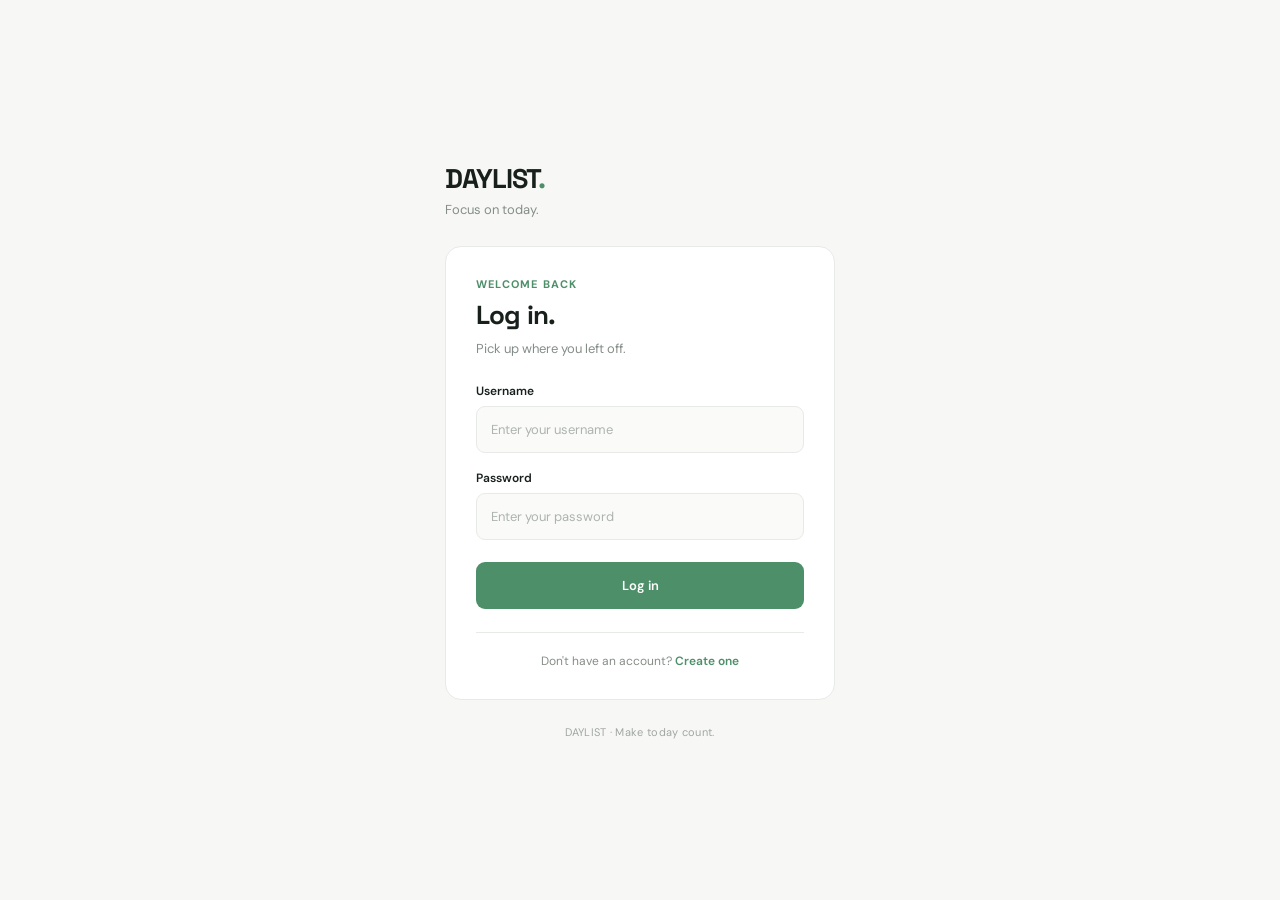
==== commit 52537760: "fixed backend, optimized the frontend and added loading action when getting data from backend" ====
--- a/public/index.html
+++ b/public/index.html
@@ -151,6 +151,13 @@
       </footer>
     </main>
 
+    <div class="action-loading" id="actionLoading">
+      <div class="loading-box">
+        <div class="loading-spinner"></div>
+        <span id="loadingText">Updating...</span>
+      </div>
+    </div>
+
     <script src="./script.js"></script>
   </body>
 </html>
--- a/public/style.css
+++ b/public/style.css
@@ -747,4 +747,79 @@
     margin-left: auto;
     margin-right: auto;
   }
+}
+
+
+/* =========================
+   ACTION LOADING
+========================= */
+
+.action-loading {
+  position: fixed;
+
+  inset: 0;
+
+  z-index: 9999;
+
+  display: flex;
+  align-items: center;
+  justify-content: center;
+
+  background: rgba(245, 245, 242, 0.55);
+
+  backdrop-filter: blur(2px);
+
+  opacity: 0;
+  visibility: hidden;
+
+  transition:
+    opacity 0.18s ease,
+    visibility 0.18s ease;
+}
+
+.action-loading.visible {
+  opacity: 1;
+  visibility: visible;
+}
+
+.loading-box {
+  display: flex;
+  align-items: center;
+
+  gap: 10px;
+
+  padding: 11px 15px;
+
+  background: var(--white);
+
+  border: 1px solid var(--gray-200);
+
+  border-radius: 10px;
+
+  box-shadow:
+    0 8px 30px rgba(0, 0, 0, 0.08);
+
+  color: var(--gray-700);
+
+  font-size: 0.75rem;
+  font-weight: 600;
+}
+
+.loading-spinner {
+  width: 15px;
+  height: 15px;
+
+  border: 2px solid var(--gray-200);
+
+  border-top-color: var(--green);
+
+  border-radius: 50%;
+
+  animation: spin 0.7s linear infinite;
+}
+
+@keyframes spin {
+  to {
+    transform: rotate(360deg);
+  }
 }
